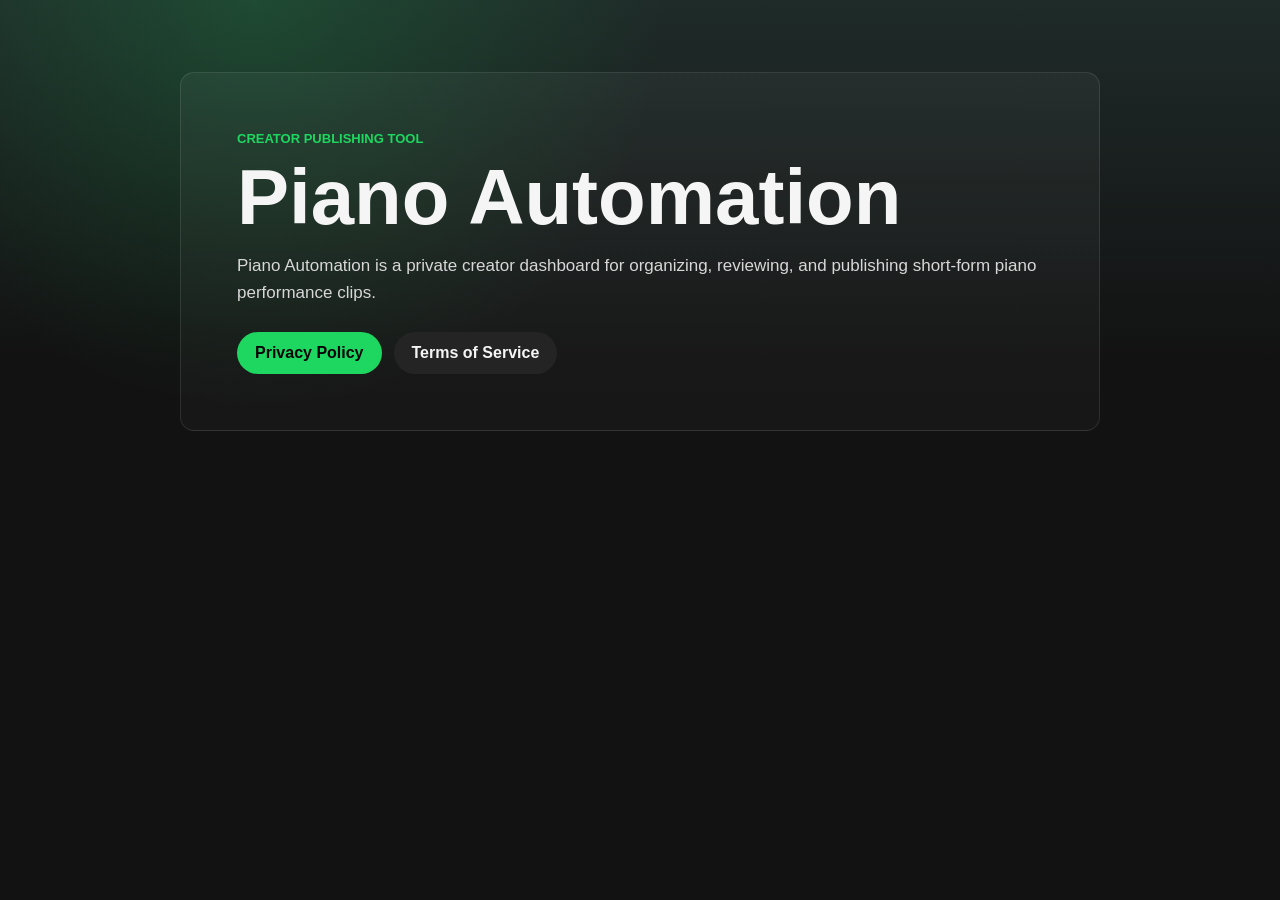
==== docs/index.html @ 4c7a18c3 "Initial piano automation dashboard" ====
<!doctype html>
<html lang="en">
<head>
  <meta charset="utf-8">
  <meta name="viewport" content="width=device-width, initial-scale=1">
  <title>Piano Automation</title>
  <link rel="stylesheet" href="styles.css">
</head>
<body>
  <main class="page">
    <section class="hero">
      <p class="eyebrow">Creator publishing tool</p>
      <h1>Piano Automation</h1>
      <p>
        Piano Automation is a private creator dashboard for organizing,
        reviewing, and publishing short-form piano performance clips.
      </p>
      <div class="links">
        <a href="privacy.html">Privacy Policy</a>
        <a href="terms.html">Terms of Service</a>
      </div>
    </section>
  </main>
</body>
</html>
---- docs/styles.css ----
:root {
  color-scheme: dark;
  --bg: #121212;
  --panel: #181818;
  --ink: #f5f5f5;
  --muted: #b3b3b3;
  --line: rgba(255, 255, 255, .1);
  --accent: #1ed760;
}

* {
  box-sizing: border-box;
}

body {
  margin: 0;
  min-height: 100vh;
  font-family: "Avenir Next", "Helvetica Neue", Helvetica, Arial, sans-serif;
  color: var(--ink);
  background:
    radial-gradient(circle at 20% 0%, rgba(30, 215, 96, .18), transparent 30%),
    linear-gradient(180deg, #1f2b29 0, var(--bg) 360px);
}

.page {
  width: min(920px, calc(100% - 40px));
  margin: 0 auto;
  padding: 72px 0;
}

.hero,
.document {
  border: 1px solid var(--line);
  border-radius: 14px;
  background: linear-gradient(180deg, rgba(255,255,255,.045), rgba(255,255,255,.025));
  padding: clamp(28px, 5vw, 56px);
}

.eyebrow {
  margin: 0 0 10px;
  color: var(--accent);
  font-size: 13px;
  font-weight: 700;
  text-transform: uppercase;
}

h1 {
  margin: 0 0 16px;
  font-size: clamp(42px, 7vw, 78px);
  line-height: .96;
}

h2 {
  margin: 34px 0 10px;
  font-size: 22px;
}

p {
  color: #d7d7d7;
  font-size: 17px;
  line-height: 1.6;
}

.updated {
  color: var(--muted);
  margin-top: -4px;
}

.links {
  display: flex;
  gap: 12px;
  flex-wrap: wrap;
  margin-top: 26px;
}

a {
  color: var(--accent);
  font-weight: 700;
  text-decoration: none;
}

.links a {
  min-height: 42px;
  display: inline-flex;
  align-items: center;
  padding: 0 18px;
  border-radius: 999px;
  background: #242424;
  color: var(--ink);
}

.links a:first-child {
  background: var(--accent);
  color: #050505;
}
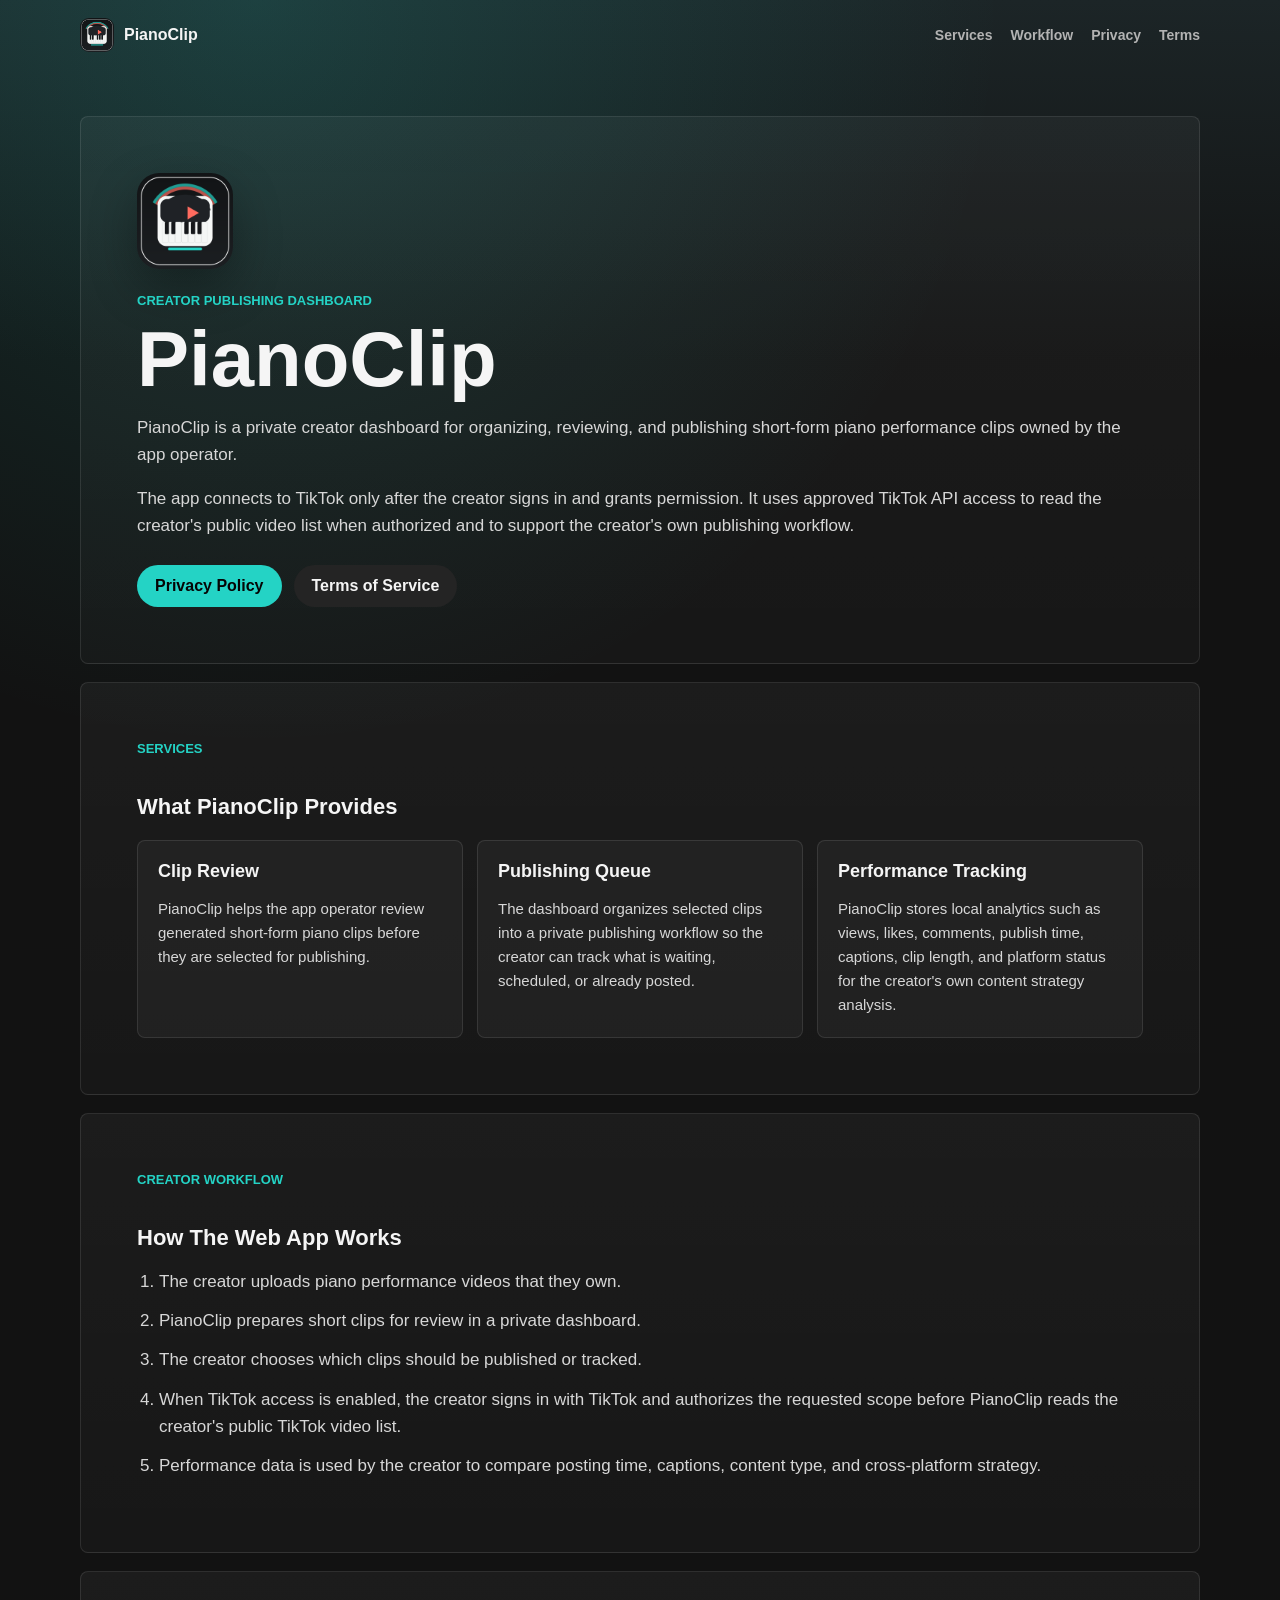
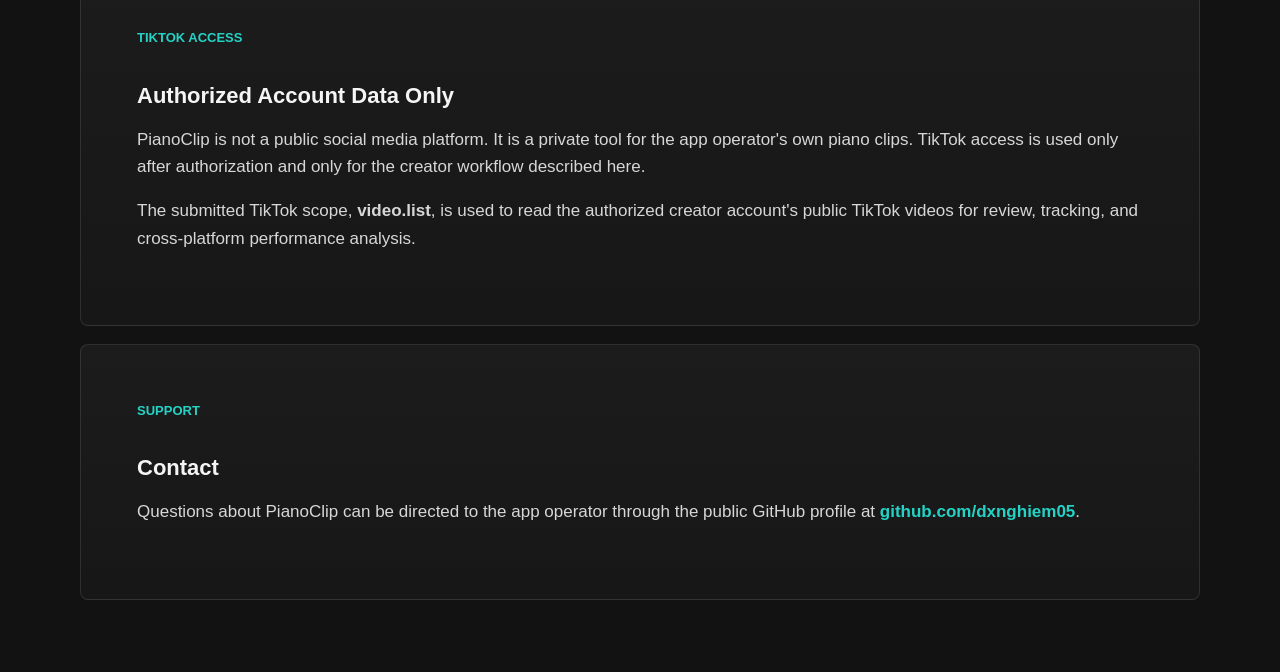
==== commit ac863283: "Redesign dashboard Automation as Spotify-style album cards; add deferred safeguard + daily health ch" ====
--- a/docs/index.html
+++ b/docs/index.html
@@ -3,23 +3,118 @@
 <head>
   <meta charset="utf-8">
   <meta name="viewport" content="width=device-width, initial-scale=1">
-  <title>Piano Automation</title>
+  <title>PianoClip</title>
+  <link rel="icon" href="app-icon.png">
   <link rel="stylesheet" href="styles.css">
 </head>
 <body>
+  <header class="site-header">
+    <a class="brand" href="index.html" aria-label="PianoClip home">
+      <img src="app-icon.png" alt="" class="brand-icon">
+      <span>PianoClip</span>
+    </a>
+    <nav aria-label="Primary navigation">
+      <a href="#services">Services</a>
+      <a href="#workflow">Workflow</a>
+      <a href="privacy.html">Privacy</a>
+      <a href="terms.html">Terms</a>
+    </nav>
+  </header>
   <main class="page">
     <section class="hero">
-      <p class="eyebrow">Creator publishing tool</p>
-      <h1>Piano Automation</h1>
+      <img class="app-icon" src="app-icon.png" alt="PianoClip app icon">
+      <p class="eyebrow">Creator publishing dashboard</p>
+      <h1>PianoClip</h1>
       <p>
-        Piano Automation is a private creator dashboard for organizing,
-        reviewing, and publishing short-form piano performance clips.
+        PianoClip is a private creator dashboard for organizing, reviewing,
+        and publishing short-form piano performance clips owned by the app
+        operator.
+      </p>
+      <p>
+        The app connects to TikTok only after the creator signs in and grants
+        permission. It uses approved TikTok API access to read the creator's
+        public video list when authorized and to support the creator's own
+        publishing workflow.
       </p>
       <div class="links">
         <a href="privacy.html">Privacy Policy</a>
         <a href="terms.html">Terms of Service</a>
       </div>
     </section>
+
+    <section class="section" id="services">
+      <p class="eyebrow">Services</p>
+      <h2>What PianoClip Provides</h2>
+      <div class="grid">
+        <article>
+          <h3>Clip Review</h3>
+          <p>
+            PianoClip helps the app operator review generated short-form piano
+            clips before they are selected for publishing.
+          </p>
+        </article>
+        <article>
+          <h3>Publishing Queue</h3>
+          <p>
+            The dashboard organizes selected clips into a private publishing
+            workflow so the creator can track what is waiting, scheduled, or
+            already posted.
+          </p>
+        </article>
+        <article>
+          <h3>Performance Tracking</h3>
+          <p>
+            PianoClip stores local analytics such as views, likes, comments,
+            publish time, captions, clip length, and platform status for the
+            creator's own content strategy analysis.
+          </p>
+        </article>
+      </div>
+    </section>
+
+    <section class="section" id="workflow">
+      <p class="eyebrow">Creator workflow</p>
+      <h2>How The Web App Works</h2>
+      <ol class="steps">
+        <li>The creator uploads piano performance videos that they own.</li>
+        <li>PianoClip prepares short clips for review in a private dashboard.</li>
+        <li>The creator chooses which clips should be published or tracked.</li>
+        <li>
+          When TikTok access is enabled, the creator signs in with TikTok and
+          authorizes the requested scope before PianoClip reads the creator's
+          public TikTok video list.
+        </li>
+        <li>
+          Performance data is used by the creator to compare posting time,
+          captions, content type, and cross-platform strategy.
+        </li>
+      </ol>
+    </section>
+
+    <section class="section">
+      <p class="eyebrow">TikTok access</p>
+      <h2>Authorized Account Data Only</h2>
+      <p>
+        PianoClip is not a public social media platform. It is a private tool
+        for the app operator's own piano clips. TikTok access is used only after
+        authorization and only for the creator workflow described here.
+      </p>
+      <p>
+        The submitted TikTok scope, <strong>video.list</strong>, is used to read
+        the authorized creator account's public TikTok videos for review,
+        tracking, and cross-platform performance analysis.
+      </p>
+    </section>
+
+    <section class="section">
+      <p class="eyebrow">Support</p>
+      <h2>Contact</h2>
+      <p>
+        Questions about PianoClip can be directed to the app operator through
+        the public GitHub profile at
+        <a href="https://github.com/dxnghiem05">github.com/dxnghiem05</a>.
+      </p>
+    </section>
   </main>
 </body>
 </html>
--- a/docs/styles.css
+++ b/docs/styles.css
@@ -5,7 +5,8 @@
   --ink: #f5f5f5;
   --muted: #b3b3b3;
   --line: rgba(255, 255, 255, .1);
-  --accent: #1ed760;
+  --accent: #24d3c5;
+  --accent-strong: #ff6b5f;
 }
 
 * {
@@ -18,22 +19,72 @@
   font-family: "Avenir Next", "Helvetica Neue", Helvetica, Arial, sans-serif;
   color: var(--ink);
   background:
-    radial-gradient(circle at 20% 0%, rgba(30, 215, 96, .18), transparent 30%),
-    linear-gradient(180deg, #1f2b29 0, var(--bg) 360px);
+    radial-gradient(circle at 20% 0%, rgba(36, 211, 197, .16), transparent 30%),
+    linear-gradient(180deg, #1c2527 0, var(--bg) 360px);
+}
+
+.site-header {
+  width: min(1120px, calc(100% - 40px));
+  min-height: 68px;
+  display: flex;
+  align-items: center;
+  justify-content: space-between;
+  gap: 20px;
+  margin: 0 auto;
+  padding: 18px 0;
+}
+
+.brand {
+  display: inline-flex;
+  align-items: center;
+  gap: 10px;
+  color: var(--ink);
+}
+
+.brand-icon {
+  width: 34px;
+  height: 34px;
+  border-radius: 9px;
+}
+
+nav {
+  display: flex;
+  align-items: center;
+  gap: 18px;
+  flex-wrap: wrap;
+}
+
+nav a {
+  color: var(--muted);
+  font-size: 14px;
 }
 
 .page {
-  width: min(920px, calc(100% - 40px));
+  width: min(1120px, calc(100% - 40px));
   margin: 0 auto;
-  padding: 72px 0;
+  padding: 46px 0 72px;
 }
 
 .hero,
-.document {
+.document,
+.section {
   border: 1px solid var(--line);
-  border-radius: 14px;
+  border-radius: 8px;
   background: linear-gradient(180deg, rgba(255,255,255,.045), rgba(255,255,255,.025));
   padding: clamp(28px, 5vw, 56px);
+}
+
+.section {
+  margin-top: 18px;
+}
+
+.app-icon {
+  width: 96px;
+  height: 96px;
+  display: block;
+  margin: 0 0 22px;
+  border-radius: 22px;
+  box-shadow: 0 18px 48px rgba(0, 0, 0, .32);
 }
 
 .eyebrow {
@@ -53,6 +104,11 @@
 h2 {
   margin: 34px 0 10px;
   font-size: 22px;
+}
+
+h3 {
+  margin: 0 0 10px;
+  font-size: 18px;
 }
 
 p {
@@ -79,6 +135,35 @@
   text-decoration: none;
 }
 
+.grid {
+  display: grid;
+  grid-template-columns: repeat(3, minmax(0, 1fr));
+  gap: 14px;
+  margin-top: 20px;
+}
+
+.grid article {
+  min-height: 190px;
+  border: 1px solid var(--line);
+  border-radius: 8px;
+  background: rgba(255, 255, 255, .04);
+  padding: 20px;
+}
+
+.grid p {
+  margin-bottom: 0;
+  font-size: 15px;
+}
+
+.steps {
+  display: grid;
+  gap: 12px;
+  padding-left: 22px;
+  color: #d7d7d7;
+  font-size: 17px;
+  line-height: 1.6;
+}
+
 .links a {
   min-height: 42px;
   display: inline-flex;
@@ -93,3 +178,14 @@
   background: var(--accent);
   color: #050505;
 }
+
+@media (max-width: 760px) {
+  .site-header {
+    align-items: flex-start;
+    flex-direction: column;
+  }
+
+  .grid {
+    grid-template-columns: 1fr;
+  }
+}
